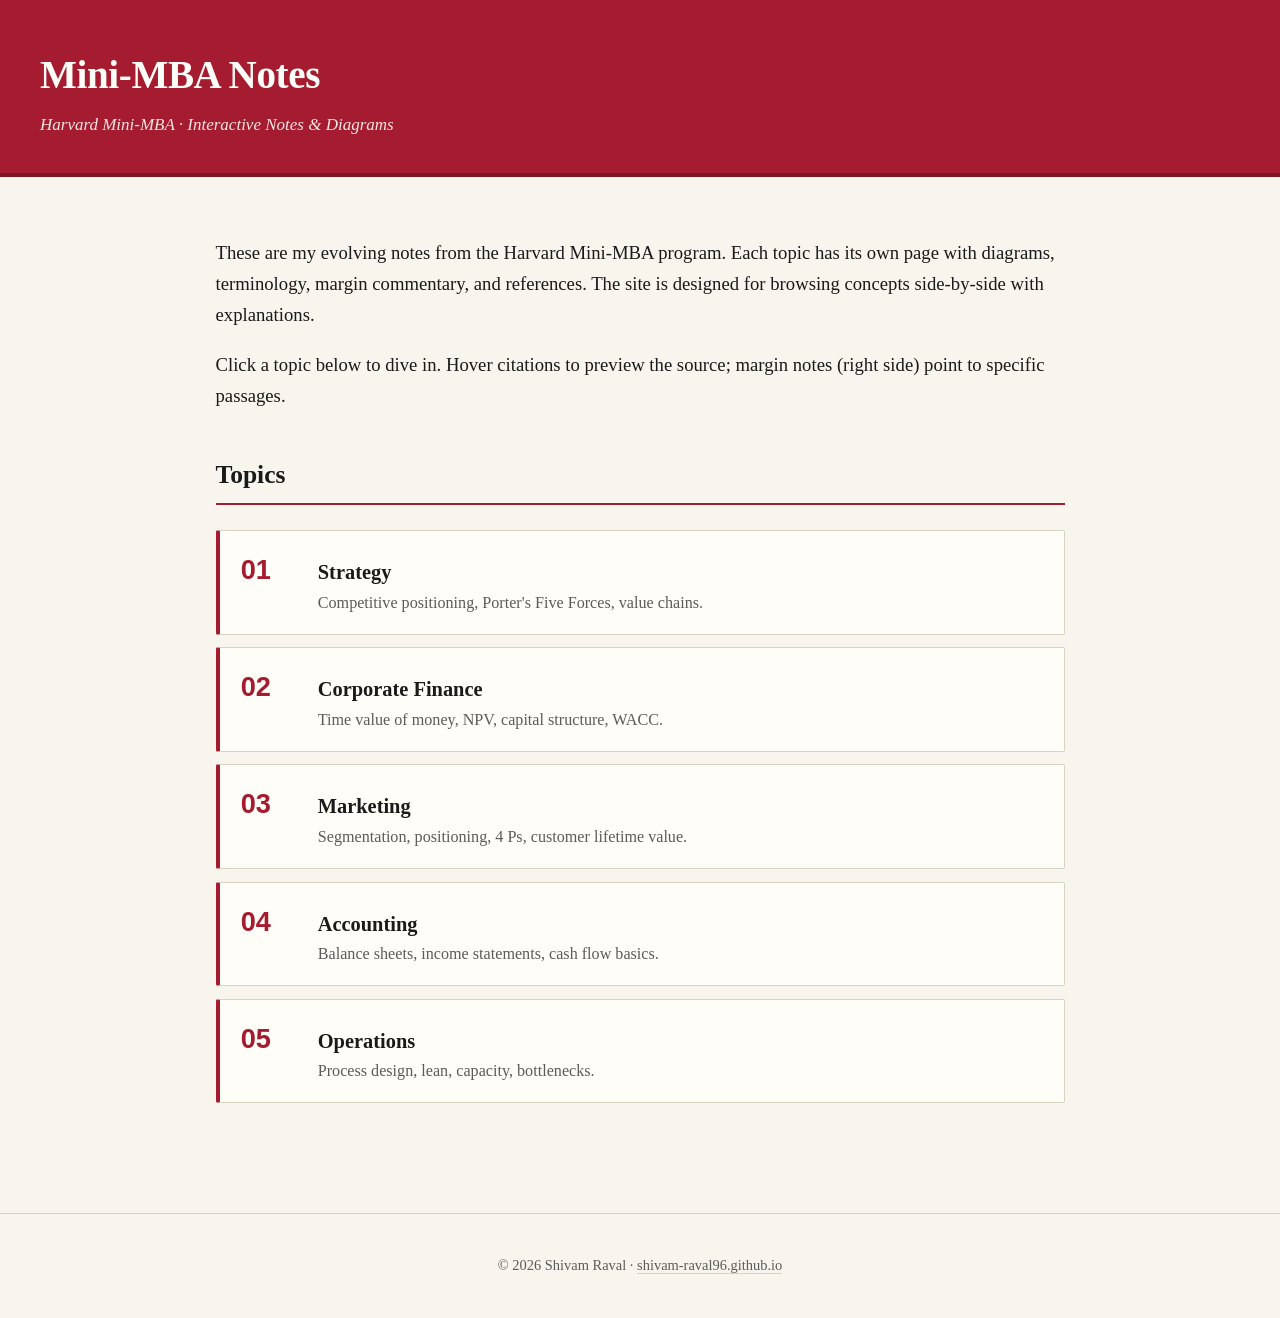
==== index.html @ 450b0467 "Add Mini-MBA notes site with interactive features Static HTML/CSS/JS site, Harvard crimson theme. Fi" ====
<!DOCTYPE html>
<html lang="en">
<head>
  <meta charset="UTF-8" />
  <meta name="viewport" content="width=device-width, initial-scale=1.0" />
  <title>Mini-MBA Notes — Shivam Raval</title>
  <link rel="stylesheet" href="assets/style.css" />
</head>
<body class="home">
  <header class="site-header">
    <div class="header-inner">
      <h1 class="site-title">Mini-MBA Notes</h1>
      <p class="site-tagline">Harvard Mini-MBA · Interactive Notes &amp; Diagrams</p>
    </div>
  </header>

  <main class="home-main">
    <!-- EDIT: intro paragraph -->
    <section class="intro">
      <p>
        These are my evolving notes from the Harvard Mini-MBA program. Each topic
        has its own page with diagrams, terminology, margin commentary, and
        references. The site is designed for browsing concepts side-by-side
        with explanations.
      </p>
      <p>
        Click a topic below to dive in. Hover citations to preview the source;
        margin notes (right side) point to specific passages.
      </p>
    </section>

    <!-- EDIT: topics list. Add a new <li> per topic. -->
    <section class="topic-grid">
      <h2>Topics</h2>
      <ul class="topics">
        <li>
          <a href="topics/strategy.html">
            <span class="topic-num">01</span>
            <span class="topic-name">Strategy</span>
            <span class="topic-desc">Competitive positioning, Porter's Five Forces, value chains.</span>
          </a>
        </li>
        <li>
          <a href="topics/finance.html">
            <span class="topic-num">02</span>
            <span class="topic-name">Corporate Finance</span>
            <span class="topic-desc">Time value of money, NPV, capital structure, WACC.</span>
          </a>
        </li>
        <li>
          <a href="topics/marketing.html">
            <span class="topic-num">03</span>
            <span class="topic-name">Marketing</span>
            <span class="topic-desc">Segmentation, positioning, 4 Ps, customer lifetime value.</span>
          </a>
        </li>
        <li>
          <a href="topics/accounting.html">
            <span class="topic-num">04</span>
            <span class="topic-name">Accounting</span>
            <span class="topic-desc">Balance sheets, income statements, cash flow basics.</span>
          </a>
        </li>
        <li>
          <a href="topics/operations.html">
            <span class="topic-num">05</span>
            <span class="topic-name">Operations</span>
            <span class="topic-desc">Process design, lean, capacity, bottlenecks.</span>
          </a>
        </li>
      </ul>
    </section>
  </main>

  <footer class="site-footer">
    <p>&copy; <span id="year"></span> Shivam Raval · <a href="https://shivam-raval96.github.io">shivam-raval96.github.io</a></p>
  </footer>

  <script>
    document.getElementById('year').textContent = new Date().getFullYear();
  </script>
</body>
</html>
---- assets/style.css ----
/* ============================================================
   Mini-MBA Notes — Harvard Crimson theme
   Color tokens
   ============================================================ */
:root {
  --crimson: #A51C30;
  --crimson-dark: #7E1424;
  --crimson-light: #C8364A;
  --cream: #F8F5EE;
  --ivory: #FFFDF8;
  --ink: #1A1A1A;
  --muted: #5B5B5B;
  --rule: #D9D2C3;
  --comment-bg: #FFF6E5;
  --comment-border: #E0C97A;
  --tooltip-bg: #1A1A1A;
  --tooltip-fg: #FFFDF8;
  --serif: "Iowan Old Style", "Palatino Linotype", Palatino, "URW Palladio L", "Book Antiqua", Georgia, serif;
  --sans: -apple-system, BlinkMacSystemFont, "Segoe UI", Roboto, Helvetica, Arial, sans-serif;
}

* { box-sizing: border-box; }

html, body {
  margin: 0;
  padding: 0;
  background: var(--cream);
  color: var(--ink);
  font-family: var(--serif);
  font-size: 17px;
  line-height: 1.65;
  -webkit-font-smoothing: antialiased;
}

a {
  color: var(--crimson);
  text-decoration: none;
  border-bottom: 1px solid rgba(165, 28, 48, 0.25);
  transition: color 0.15s, border-color 0.15s;
}
a:hover {
  color: var(--crimson-dark);
  border-bottom-color: var(--crimson-dark);
}

/* ============================================================
   Site header / footer
   ============================================================ */
.site-header {
  background: var(--crimson);
  color: var(--ivory);
  padding: 2.5rem 1.5rem 2rem;
  border-bottom: 4px solid var(--crimson-dark);
}
.header-inner {
  max-width: 1200px;
  margin: 0 auto;
}
.site-title {
  font-family: var(--serif);
  font-size: 2.3rem;
  font-weight: 700;
  margin: 0 0 0.25rem;
  letter-spacing: -0.01em;
}
.site-tagline {
  margin: 0;
  font-style: italic;
  opacity: 0.9;
  font-size: 1rem;
}
.site-footer {
  margin-top: 4rem;
  padding: 1.5rem;
  text-align: center;
  font-size: 0.85rem;
  color: var(--muted);
  border-top: 1px solid var(--rule);
}
.site-footer a { color: var(--muted); border-bottom-color: var(--rule); }

/* ============================================================
   Home page
   ============================================================ */
.home-main {
  max-width: 900px;
  margin: 0 auto;
  padding: 2.5rem 1.5rem;
}
.intro p {
  font-size: 1.1rem;
  color: var(--ink);
}
.topic-grid h2 {
  font-size: 1.5rem;
  border-bottom: 2px solid var(--crimson);
  padding-bottom: 0.4rem;
  margin-top: 2.5rem;
}
.topics {
  list-style: none;
  padding: 0;
  margin: 1.5rem 0 0;
  display: grid;
  grid-template-columns: 1fr;
  gap: 0.75rem;
}
.topics li a {
  display: grid;
  grid-template-columns: 60px 1fr;
  grid-template-rows: auto auto;
  column-gap: 1rem;
  align-items: baseline;
  padding: 1rem 1.25rem;
  background: var(--ivory);
  border: 1px solid var(--rule);
  border-left: 4px solid var(--crimson);
  border-radius: 2px;
  color: var(--ink);
}
.topics li a:hover {
  background: #FFFFFF;
  border-left-color: var(--crimson-dark);
  transform: translateX(2px);
  transition: transform 0.15s;
}
.topic-num {
  font-family: var(--sans);
  font-size: 1.6rem;
  color: var(--crimson);
  font-weight: 600;
  grid-row: 1 / span 2;
}
.topic-name {
  font-size: 1.2rem;
  font-weight: 600;
}
.topic-desc {
  grid-column: 2;
  color: var(--muted);
  font-size: 0.95rem;
}

/* ============================================================
   Topic page layout
   3 columns: TOC | content | comments
   ============================================================ */
.topic-page {
  display: grid;
  grid-template-columns: 230px minmax(0, 1fr) 280px;
  gap: 2rem;
  max-width: 1300px;
  margin: 0 auto;
  padding: 2rem 1.5rem 4rem;
  align-items: start;
}

/* --- TOC --- */
.toc {
  position: sticky;
  top: 1.5rem;
  font-family: var(--sans);
  font-size: 0.88rem;
  max-height: calc(100vh - 3rem);
  overflow-y: auto;
  padding-right: 0.5rem;
  border-right: 1px solid var(--rule);
}
.toc-title {
  text-transform: uppercase;
  letter-spacing: 0.08em;
  font-size: 0.75rem;
  color: var(--muted);
  margin: 0 0 0.75rem;
  font-weight: 700;
}
.toc ul {
  list-style: none;
  padding: 0;
  margin: 0;
}
.toc li { margin: 0.35rem 0; }
.toc li.level-3 { padding-left: 0.9rem; font-size: 0.82rem; }
.toc a {
  color: var(--ink);
  border-bottom: none;
  display: block;
  padding: 0.15rem 0.4rem;
  border-left: 2px solid transparent;
  line-height: 1.3;
}
.toc a:hover { color: var(--crimson); }
.toc a.active {
  color: var(--crimson);
  border-left-color: var(--crimson);
  background: rgba(165, 28, 48, 0.05);
  font-weight: 600;
}
.toc .home-link {
  display: inline-block;
  margin-bottom: 1rem;
  font-size: 0.8rem;
  color: var(--crimson);
  border-bottom: 1px solid rgba(165, 28, 48, 0.25);
}

/* --- Article --- */
.topic-content {
  min-width: 0;
}
.topic-content h1 {
  font-size: 2.2rem;
  margin: 0 0 0.25rem;
  color: var(--crimson);
  letter-spacing: -0.01em;
}
.topic-content .subtitle {
  margin: 0 0 2rem;
  color: var(--muted);
  font-style: italic;
  font-size: 1.05rem;
}
.topic-content h2 {
  font-size: 1.55rem;
  margin-top: 2.5rem;
  margin-bottom: 0.75rem;
  padding-bottom: 0.3rem;
  border-bottom: 2px solid var(--crimson);
  scroll-margin-top: 1rem;
}
.topic-content h3 {
  font-size: 1.2rem;
  margin-top: 1.75rem;
  color: var(--crimson-dark);
  scroll-margin-top: 1rem;
}
.topic-content p {
  margin: 0.75rem 0;
}
.topic-content blockquote {
  border-left: 3px solid var(--crimson);
  margin: 1rem 0;
  padding: 0.25rem 1rem;
  background: var(--ivory);
  color: var(--ink);
  font-style: italic;
}

/* Terminology box */
.term {
  background: var(--ivory);
  border: 1px solid var(--rule);
  border-left: 4px solid var(--crimson);
  padding: 0.75rem 1rem;
  margin: 1rem 0;
  border-radius: 2px;
  font-size: 0.95rem;
}
.term .term-name {
  display: block;
  font-weight: 700;
  color: var(--crimson);
  font-family: var(--sans);
  font-size: 0.9rem;
  letter-spacing: 0.02em;
  text-transform: uppercase;
  margin-bottom: 0.25rem;
}

/* Figure / diagram */
figure {
  margin: 1.5rem 0;
  text-align: center;
}
figure svg {
  max-width: 100%;
  height: auto;
}
figcaption {
  font-size: 0.85rem;
  color: var(--muted);
  font-style: italic;
  margin-top: 0.5rem;
}

/* Tables */
table {
  border-collapse: collapse;
  width: 100%;
  margin: 1rem 0;
  font-size: 0.95rem;
}
th, td {
  text-align: left;
  padding: 0.5rem 0.75rem;
  border-bottom: 1px solid var(--rule);
}
thead th {
  background: var(--crimson);
  color: var(--ivory);
  font-family: var(--sans);
  font-size: 0.85rem;
  letter-spacing: 0.03em;
  text-transform: uppercase;
}

/* --- Superscripts: comment + reference --- */
sup.comment-anchor {
  color: var(--crimson);
  font-weight: 700;
  cursor: pointer;
  padding: 0 1px;
  font-size: 0.7em;
}
sup.comment-anchor:hover { color: var(--crimson-dark); }
sup.comment-anchor.active { background: var(--comment-bg); border-radius: 2px; }

.ref {
  color: var(--crimson);
  cursor: help;
  font-weight: 500;
  border-bottom: 1px dotted var(--crimson);
}
.ref sup {
  font-size: 0.7em;
  margin-left: 1px;
}

/* --- Comments column --- */
.comments-col {
  position: relative;
  font-family: var(--sans);
  font-size: 0.85rem;
  line-height: 1.45;
  min-height: 100px;
}
.comments-title {
  text-transform: uppercase;
  letter-spacing: 0.08em;
  font-size: 0.75rem;
  color: var(--muted);
  margin: 0 0 0.5rem;
  font-weight: 700;
  border-bottom: 1px solid var(--rule);
  padding-bottom: 0.4rem;
}
.comment {
  position: absolute;
  left: 0;
  right: 0;
  background: var(--comment-bg);
  border-left: 3px solid var(--comment-border);
  padding: 0.55rem 0.75rem;
  border-radius: 2px;
  transition: top 0.2s, box-shadow 0.15s, background 0.15s;
  color: var(--ink);
}
.comment .comment-num {
  font-weight: 700;
  color: var(--crimson);
  margin-right: 0.35rem;
}
.comment.highlight {
  background: #FFE8B0;
  box-shadow: 0 2px 6px rgba(0,0,0,0.08);
}

/* --- Tooltip for references --- */
.tooltip {
  position: absolute;
  background: var(--tooltip-bg);
  color: var(--tooltip-fg);
  padding: 0.5rem 0.75rem;
  border-radius: 4px;
  font-family: var(--sans);
  font-size: 0.82rem;
  max-width: 320px;
  z-index: 100;
  pointer-events: none;
  opacity: 0;
  transition: opacity 0.12s;
  line-height: 1.4;
  box-shadow: 0 4px 12px rgba(0,0,0,0.2);
}
.tooltip.visible { opacity: 1; }
.tooltip::after {
  content: "";
  position: absolute;
  bottom: -6px;
  left: 16px;
  border: 6px solid transparent;
  border-top-color: var(--tooltip-bg);
  border-bottom: 0;
}

/* --- References section --- */
.references {
  margin-top: 3rem;
  padding-top: 1rem;
  border-top: 2px solid var(--crimson);
  font-size: 0.9rem;
}
.references h2 {
  border: none;
  padding: 0;
  margin-bottom: 0.5rem;
  font-size: 1.2rem;
  color: var(--crimson);
}
.references ol {
  padding-left: 1.5rem;
  color: var(--muted);
}
.references li {
  margin: 0.4rem 0;
  scroll-margin-top: 1rem;
}
.references li.flash {
  animation: flash 1.4s ease-out;
}
@keyframes flash {
  0%   { background: #FFE8B0; }
  100% { background: transparent; }
}

/* ============================================================
   Responsive
   ============================================================ */
@media (max-width: 1100px) {
  .topic-page {
    grid-template-columns: 200px minmax(0, 1fr);
  }
  .comments-col {
    grid-column: 1 / -1;
    position: static;
    margin-top: 2rem;
    padding-top: 1rem;
    border-top: 1px solid var(--rule);
  }
  .comment {
    position: static;
    margin-bottom: 0.5rem;
  }
}
@media (max-width: 720px) {
  .topic-page {
    grid-template-columns: 1fr;
  }
  .toc {
    position: static;
    max-height: none;
    border-right: none;
    border-bottom: 1px solid var(--rule);
    padding-bottom: 1rem;
    margin-bottom: 1rem;
  }
  .site-title { font-size: 1.6rem; }
  .topic-content h1 { font-size: 1.7rem; }
}
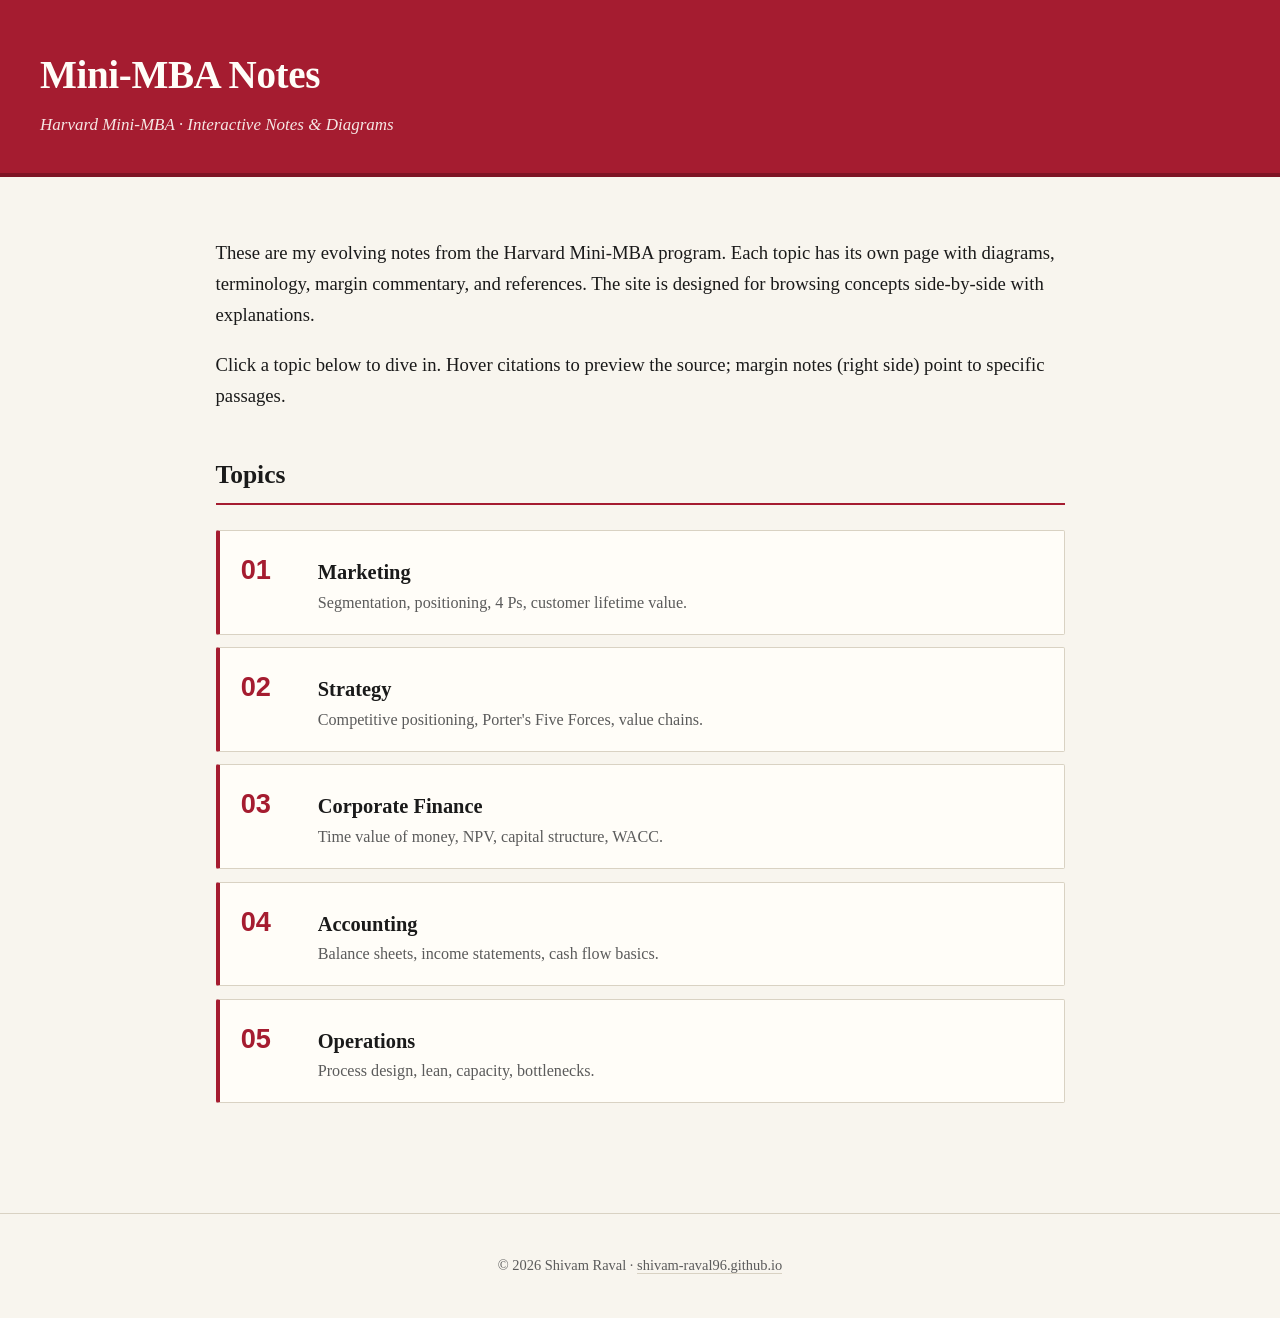
==== commit 0b5dbf88: "Add interactive 7-stage strategy cycle with brand case studies Marketing page now leads with an SVG " ====
--- a/index.html
+++ b/index.html
@@ -34,24 +34,24 @@
       <h2>Topics</h2>
       <ul class="topics">
         <li>
+          <a href="topics/marketing.html">
+            <span class="topic-num">01</span>
+            <span class="topic-name">Marketing</span>
+            <span class="topic-desc">Segmentation, positioning, 4 Ps, customer lifetime value.</span>
+          </a>
+        </li>
+        <li>
           <a href="topics/strategy.html">
-            <span class="topic-num">01</span>
+            <span class="topic-num">02</span>
             <span class="topic-name">Strategy</span>
             <span class="topic-desc">Competitive positioning, Porter's Five Forces, value chains.</span>
           </a>
         </li>
         <li>
           <a href="topics/finance.html">
-            <span class="topic-num">02</span>
+            <span class="topic-num">03</span>
             <span class="topic-name">Corporate Finance</span>
             <span class="topic-desc">Time value of money, NPV, capital structure, WACC.</span>
-          </a>
-        </li>
-        <li>
-          <a href="topics/marketing.html">
-            <span class="topic-num">03</span>
-            <span class="topic-name">Marketing</span>
-            <span class="topic-desc">Segmentation, positioning, 4 Ps, customer lifetime value.</span>
           </a>
         </li>
         <li>
--- a/assets/style.css
+++ b/assets/style.css
@@ -13,8 +13,8 @@
   --rule: #D9D2C3;
   --comment-bg: #FFF6E5;
   --comment-border: #E0C97A;
-  --tooltip-bg: #1A1A1A;
-  --tooltip-fg: #FFFDF8;
+  --tooltip-bg: #FFFFFF;
+  --tooltip-border: #000000;
   --serif: "Iowan Old Style", "Palatino Linotype", Palatino, "URW Palladio L", "Book Antiqua", Georgia, serif;
   --sans: -apple-system, BlinkMacSystemFont, "Segoe UI", Roboto, Helvetica, Arial, sans-serif;
 }
@@ -365,11 +365,12 @@
   box-shadow: 0 2px 6px rgba(0,0,0,0.08);
 }
 
-/* --- Tooltip for references --- */
+/* --- Tooltip for references and stages --- */
 .tooltip {
   position: absolute;
-  background: var(--tooltip-bg);
-  color: var(--tooltip-fg);
+  background: var(--tooltip-bg, #FFFFFF);
+  color: var(--ink);
+  border: 1.5px solid var(--tooltip-border, #000000);
   padding: 0.5rem 0.75rem;
   border-radius: 4px;
   font-family: var(--sans);
@@ -380,16 +381,16 @@
   opacity: 0;
   transition: opacity 0.12s;
   line-height: 1.4;
-  box-shadow: 0 4px 12px rgba(0,0,0,0.2);
+  box-shadow: 0 4px 12px rgba(0,0,0,0.15);
 }
 .tooltip.visible { opacity: 1; }
 .tooltip::after {
   content: "";
   position: absolute;
-  bottom: -6px;
+  bottom: -7px;
   left: 16px;
-  border: 6px solid transparent;
-  border-top-color: var(--tooltip-bg);
+  border: 7px solid transparent;
+  border-top-color: var(--tooltip-border, #000000);
   border-bottom: 0;
 }
 
@@ -422,6 +423,172 @@
   0%   { background: #FFE8B0; }
   100% { background: transparent; }
 }
+
+/* ============================================================
+   Interactive stage cycle (e.g., 7-stage marketing cycle)
+   ============================================================ */
+.stage-cycle {
+  margin: 1.5rem auto;
+  max-width: 700px;
+  display: grid;
+  grid-template-columns: 1fr auto;
+  grid-template-areas:
+    "svg btns"
+    "cap cap";
+  gap: 0.5rem 1rem;
+  align-items: center;
+  position: relative;
+  --cycle-accent: var(--crimson);
+}
+
+/* Always-on hint badge (hides after click, returns on mouse re-entry) */
+.cycle-svg-wrap {
+  grid-area: svg;
+  position: relative;
+}
+.cycle-hint {
+  position: absolute;
+  top: 8px;
+  left: 50%;
+  transform: translateX(-50%);
+  background: #D0D0D0;
+  color: #333333;
+  padding: 0.4rem 0.8rem;
+  border-radius: 999px;
+  font-family: var(--sans);
+  font-size: 0.78rem;
+  font-weight: 500;
+  white-space: nowrap;
+  opacity: 1;
+  pointer-events: none;
+  transition: opacity 0.25s ease;
+  z-index: 5;
+  box-shadow: 0 2px 6px rgba(0,0,0,0.12);
+}
+.cycle-hint-icon {
+  display: inline-block;
+  margin-right: 0.35rem;
+  animation: hint-bounce 1.2s ease-in-out infinite;
+}
+@keyframes hint-bounce {
+  0%, 100% { transform: translateX(0); }
+  50%      { transform: translateX(4px); }
+}
+.stage-cycle.hint-hidden .cycle-hint {
+  opacity: 0;
+}
+.stage-cycle svg { width: 100%; height: auto; display: block; grid-area: svg; }
+.stage-cycle figcaption { grid-area: cap; }
+
+/* Case-study buttons */
+.case-buttons {
+  grid-area: btns;
+  display: flex;
+  flex-direction: column;
+  gap: 0.4rem;
+  min-width: 120px;
+}
+.case-btn {
+  --brand: #5B5B5B;
+  padding: 0.45rem 0.7rem;
+  font-family: var(--sans);
+  font-size: 0.82rem;
+  font-weight: 600;
+  border: 2px solid var(--brand);
+  background: var(--ivory);
+  color: var(--brand);
+  border-radius: 3px;
+  cursor: pointer;
+  transition: background 0.15s, color 0.15s, transform 0.1s;
+  text-align: left;
+  white-space: nowrap;
+}
+.case-btn:hover { background: var(--brand); color: var(--ivory); }
+.case-btn.active {
+  background: var(--brand);
+  color: var(--ivory);
+  box-shadow: 0 0 0 2px var(--ivory), 0 0 0 4px var(--brand);
+}
+.case-btn.reset {
+  font-style: italic;
+  margin-top: 0.4rem;
+  border-style: dashed;
+}
+.stage-cycle .cycle-path {
+  fill: none;
+  stroke: var(--cycle-accent, var(--crimson));
+  stroke-width: var(--cycle-path-width, 1.5);
+  stroke-dasharray: var(--cycle-path-dash, 4 4);
+  opacity: var(--cycle-path-opacity, 0.45);
+}
+.stage-cycle .cycle-arrow {
+  fill: var(--cycle-accent, var(--crimson));
+}
+.stage-cycle .cycle-center {
+  font-family: var(--serif);
+  font-size: 15px;
+  font-weight: 700;
+  fill: var(--cycle-accent, var(--crimson));
+  text-anchor: middle;
+}
+.stage-cycle .cycle-center-sub {
+  font-family: sans-serif;
+  font-size: 10px;
+  letter-spacing: 0.08em;
+  text-transform: uppercase;
+  fill: var(--muted);
+  text-anchor: middle;
+}
+.stage-node { cursor: help; }
+.stage-node .stage-bg {
+  fill: var(--cycle-tint, var(--ivory));
+  stroke: var(--cycle-accent, var(--crimson));
+  stroke-width: var(--stage-stroke-width, 2);
+  transition: fill 0.4s ease, stroke 0.4s ease, stroke-width 0.4s ease, r 0.15s;
+}
+.stage-cycle .cycle-path,
+.stage-cycle .cycle-arrow,
+.stage-cycle .cycle-center,
+.stage-cycle .stage-num,
+.stage-cycle .stage-label,
+.stage-cycle .stage-bg {
+  transition: fill 0.4s ease, stroke 0.4s ease, stroke-dasharray 0.4s ease,
+              stroke-width 0.4s ease, opacity 0.4s ease;
+}
+.stage-cycle.case-active .stage-num {
+  font-size: 14px;
+  font-weight: 800;
+}
+.stage-cycle.case-active .stage-label {
+  font-weight: 600;
+}
+.stage-cycle.case-active .cycle-center {
+  font-size: 17px;
+}
+.stage-node:hover .stage-bg {
+  fill: var(--cycle-accent, var(--crimson));
+  fill-opacity: 1;
+  stroke: var(--cycle-accent, var(--crimson));
+}
+.stage-node .stage-num {
+  font-family: sans-serif;
+  font-size: 13px;
+  font-weight: 700;
+  fill: var(--cycle-accent, var(--crimson));
+  text-anchor: middle;
+  pointer-events: none;
+  transition: fill 0.15s;
+}
+.stage-node:hover .stage-num { fill: var(--ivory); }
+.stage-node .stage-label {
+  font-family: sans-serif;
+  font-size: 10px;
+  fill: var(--stage-label-color, var(--ink));
+  text-anchor: middle;
+  pointer-events: none;
+  transition: fill 0.15s;
+}
+.stage-node:hover .stage-label { fill: var(--ivory); }
 
 /* ============================================================
    Responsive
